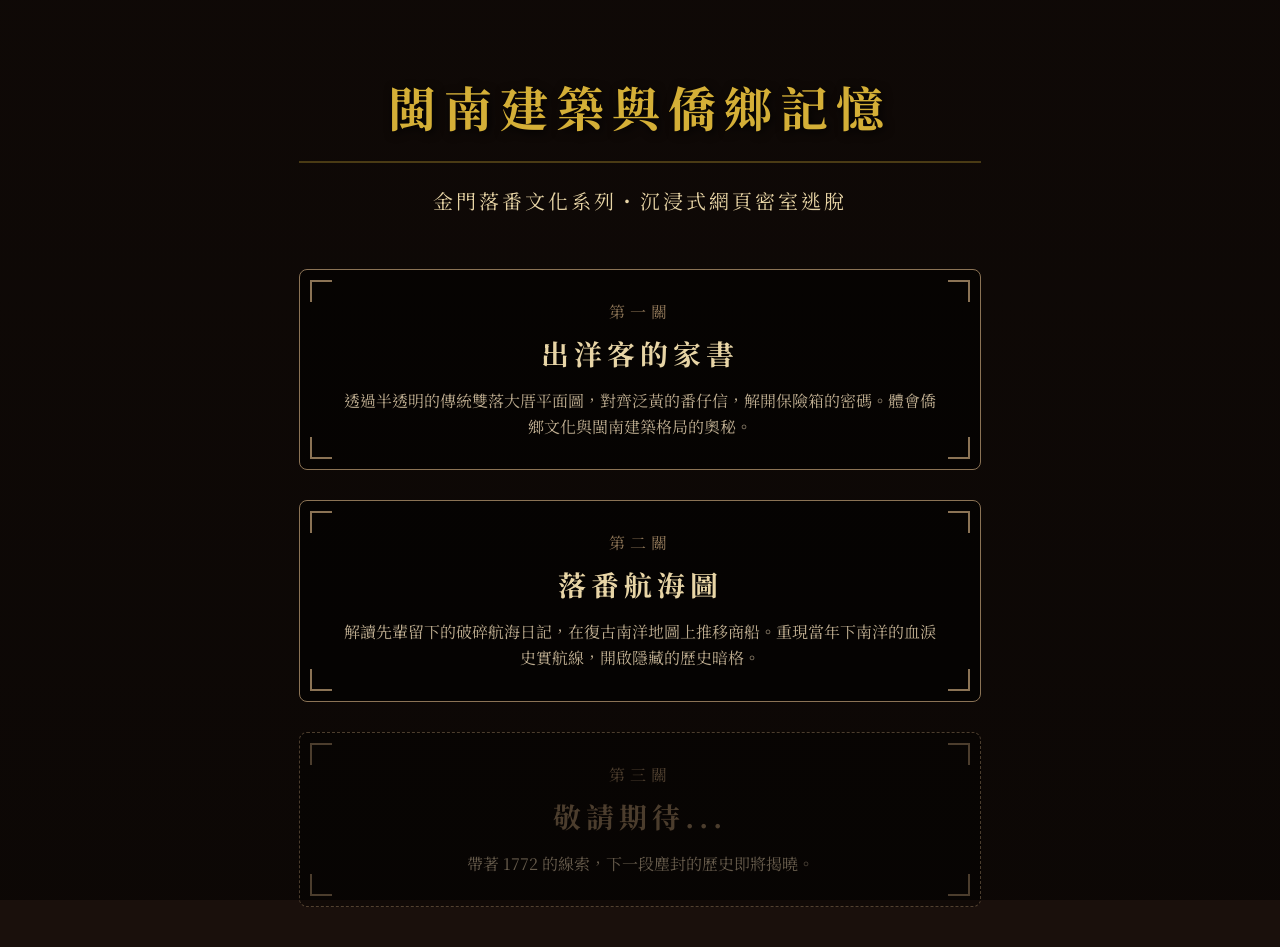
==== index.html @ c4b569e9 "Add files via upload" ====
<!DOCTYPE html>
<html lang="zh-TW">
<head>
  <meta charset="UTF-8">
  <meta name="viewport" content="width=device-width, initial-scale=1.0">
  <title>閩南建築與僑鄉記憶：系列密室逃脫</title>
  <link href="https://fonts.googleapis.com/css2?family=Noto+Serif+TC:wght@400;700&display=swap" rel="stylesheet">
  <style>
    body {
      margin: 0;
      padding: 0;
      background-color: #1a100c;
      background-image: linear-gradient(rgba(10, 6, 4, 0.7), rgba(10, 6, 4, 0.85)), url('bg_minnan_brick.png');
      background-size: cover;
      background-position: center;
      background-attachment: fixed;
      color: #d4c4a8;
      font-family: 'Noto Serif TC', serif;
      min-height: 100vh;
      display: flex;
      flex-direction: column;
      align-items: center;
      justify-content: center;
    }

    .container {
      max-width: 900px;
      padding: 40px;
      text-align: center;
    }

    h1 {
      font-size: 48px;
      color: #d4af37;
      text-shadow: 2px 2px 10px rgba(0,0,0,0.9);
      letter-spacing: 8px;
      margin-bottom: 20px;
      border-bottom: 2px solid rgba(212, 175, 55, 0.3);
      padding-bottom: 20px;
    }

    p.subtitle {
      font-size: 20px;
      line-height: 1.8;
      color: #e8d5a6;
      margin-bottom: 50px;
      letter-spacing: 3px;
    }

    .level-grid {
      display: flex;
      flex-direction: column;
      gap: 30px;
      align-items: center;
    }

    .level-card {
      background: rgba(0, 0, 0, 0.6);
      border: 1px solid #8b7355;
      border-radius: 8px;
      padding: 30px 40px;
      width: 100%;
      max-width: 600px;
      text-decoration: none;
      color: #d4c4a8;
      transition: all 0.3s ease;
      position: relative;
      overflow: hidden;
      display: flex;
      flex-direction: column;
      align-items: center;
    }

    .level-card::before {
      content: '';
      position: absolute;
      top: 0; left: 0; right: 0; bottom: 0;
      background: linear-gradient(45deg, transparent, rgba(212, 175, 55, 0.1), transparent);
      transform: translateX(-100%);
      transition: transform 0.6s ease;
    }

    .level-card:hover {
      background: rgba(0, 0, 0, 0.8);
      border-color: #d4af37;
      box-shadow: 0 0 20px rgba(212, 175, 55, 0.2);
      transform: translateY(-5px);
    }

    .level-card:hover::before {
      transform: translateX(100%);
    }

    .level-number {
      font-size: 16px;
      color: #8b7355;
      letter-spacing: 5px;
      margin-bottom: 10px;
    }

    .level-title {
      font-size: 28px;
      color: #e8d5a6;
      margin: 0 0 15px 0;
      letter-spacing: 5px;
    }

    .level-desc {
      font-size: 16px;
      line-height: 1.6;
      color: #bfae91;
      margin: 0;
    }

    .level-card.locked {
      opacity: 0.5;
      pointer-events: none;
      border-style: dashed;
    }
    
    .level-card.locked .level-title {
      color: #8b7355;
    }

    /* Decorative corners */
    .corner {
      position: absolute;
      width: 20px;
      height: 20px;
      border-color: #8b7355;
      border-style: solid;
      transition: border-color 0.3s ease;
    }
    .top-left { top: 10px; left: 10px; border-width: 2px 0 0 2px; }
    .top-right { top: 10px; right: 10px; border-width: 2px 2px 0 0; }
    .bottom-left { bottom: 10px; left: 10px; border-width: 0 0 2px 2px; }
    .bottom-right { bottom: 10px; right: 10px; border-width: 0 2px 2px 0; }
    
    .level-card:hover .corner {
      border-color: #d4af37;
    }
  </style>
</head>
<body>

  <div class="container">
    <h1>閩南建築與僑鄉記憶</h1>
    <p class="subtitle">金門落番文化系列・沉浸式網頁密室逃脫</p>

    <div class="level-grid">
      
      <!-- Level 1 -->
      <a href="kinmen_escape_puzzle.html" class="level-card">
        <div class="corner top-left"></div>
        <div class="corner top-right"></div>
        <div class="corner bottom-left"></div>
        <div class="corner bottom-right"></div>
        <div class="level-number">第一關</div>
        <h2 class="level-title">出洋客的家書</h2>
        <p class="level-desc">透過半透明的傳統雙落大厝平面圖，對齊泛黃的番仔信，解開保險箱的密碼。體會僑鄉文化與閩南建築格局的奧秘。</p>
      </a>

      <!-- Level 2 -->
      <a href="kinmen_escape_puzzle_2.html" class="level-card">
        <div class="corner top-left"></div>
        <div class="corner top-right"></div>
        <div class="corner bottom-left"></div>
        <div class="corner bottom-right"></div>
        <div class="level-number">第二關</div>
        <h2 class="level-title">落番航海圖</h2>
        <p class="level-desc">解讀先輩留下的破碎航海日記，在復古南洋地圖上推移商船。重現當年下南洋的血淚史實航線，開啟隱藏的歷史暗格。</p>
      </a>

      <!-- Level 3 (Locked) -->
      <div class="level-card locked">
        <div class="corner top-left"></div>
        <div class="corner top-right"></div>
        <div class="corner bottom-left"></div>
        <div class="corner bottom-right"></div>
        <div class="level-number">第三關</div>
        <h2 class="level-title">敬請期待...</h2>
        <p class="level-desc">帶著 1772 的線索，下一段塵封的歷史即將揭曉。</p>
      </div>

    </div>
  </div>

</body>
</html>
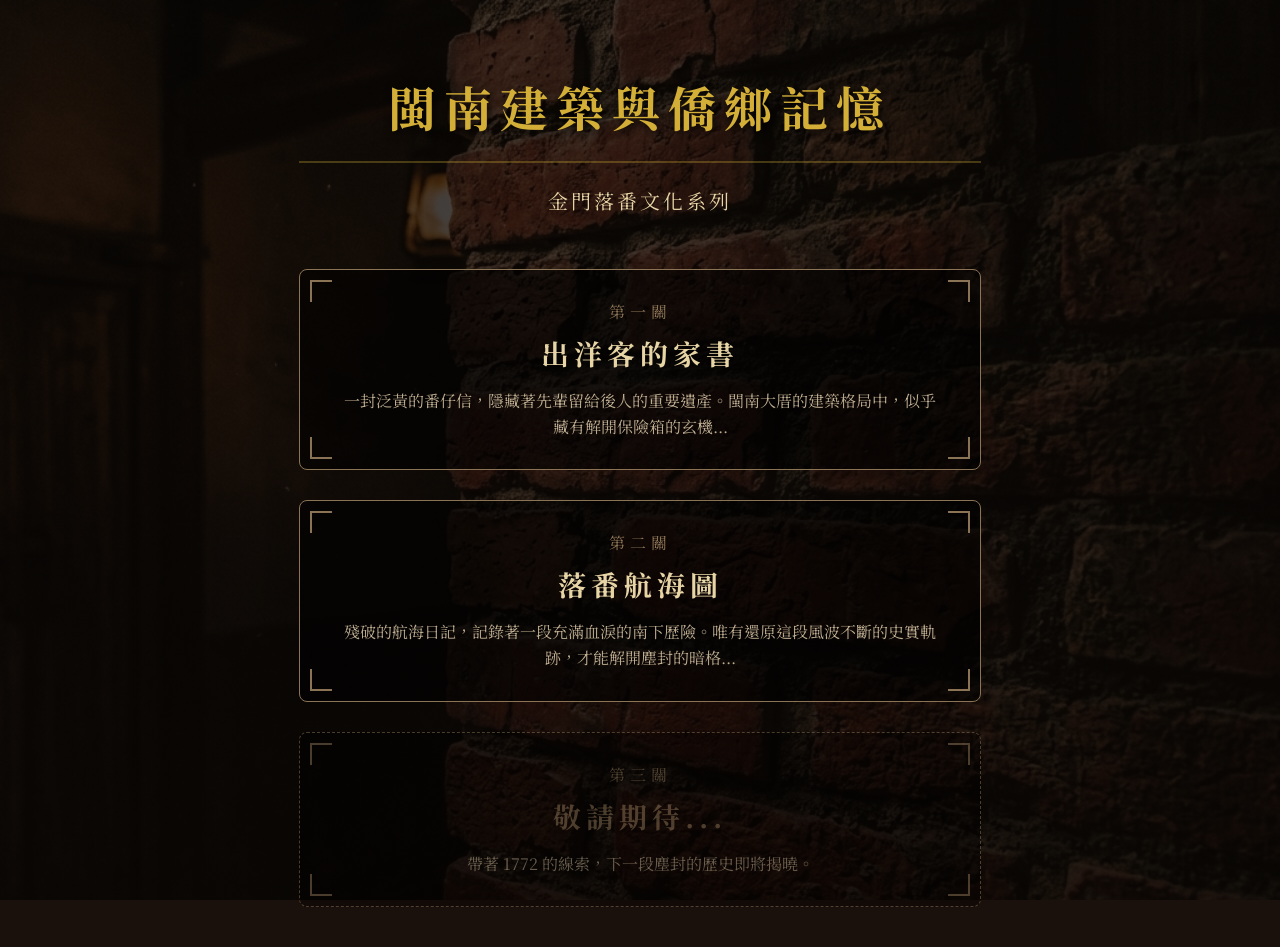
==== commit 1b0a1baa: "update1" ====
--- a/index.html
+++ b/index.html
@@ -139,13 +139,21 @@
     .level-card:hover .corner {
       border-color: #d4af37;
     }
+
+    @media (max-width: 768px) {
+      .container { padding: 20px; }
+      h1 { font-size: 32px; letter-spacing: 4px; margin-bottom: 10px; }
+      p.subtitle { font-size: 16px; margin-bottom: 30px; letter-spacing: 2px; }
+      .level-title { font-size: 24px; }
+      .level-card { padding: 20px 25px; }
+    }
   </style>
 </head>
 <body>
 
   <div class="container">
     <h1>閩南建築與僑鄉記憶</h1>
-    <p class="subtitle">金門落番文化系列・沉浸式網頁密室逃脫</p>
+    <p class="subtitle">金門落番文化系列</p>
 
     <div class="level-grid">
       
@@ -157,7 +165,7 @@
         <div class="corner bottom-right"></div>
         <div class="level-number">第一關</div>
         <h2 class="level-title">出洋客的家書</h2>
-        <p class="level-desc">透過半透明的傳統雙落大厝平面圖，對齊泛黃的番仔信，解開保險箱的密碼。體會僑鄉文化與閩南建築格局的奧秘。</p>
+        <p class="level-desc">一封泛黃的番仔信，隱藏著先輩留給後人的重要遺產。閩南大厝的建築格局中，似乎藏有解開保險箱的玄機...</p>
       </a>
 
       <!-- Level 2 -->
@@ -168,7 +176,7 @@
         <div class="corner bottom-right"></div>
         <div class="level-number">第二關</div>
         <h2 class="level-title">落番航海圖</h2>
-        <p class="level-desc">解讀先輩留下的破碎航海日記，在復古南洋地圖上推移商船。重現當年下南洋的血淚史實航線，開啟隱藏的歷史暗格。</p>
+        <p class="level-desc">殘破的航海日記，記錄著一段充滿血淚的南下歷險。唯有還原這段風波不斷的史實軌跡，才能解開塵封的暗格...</p>
       </a>
 
       <!-- Level 3 (Locked) -->
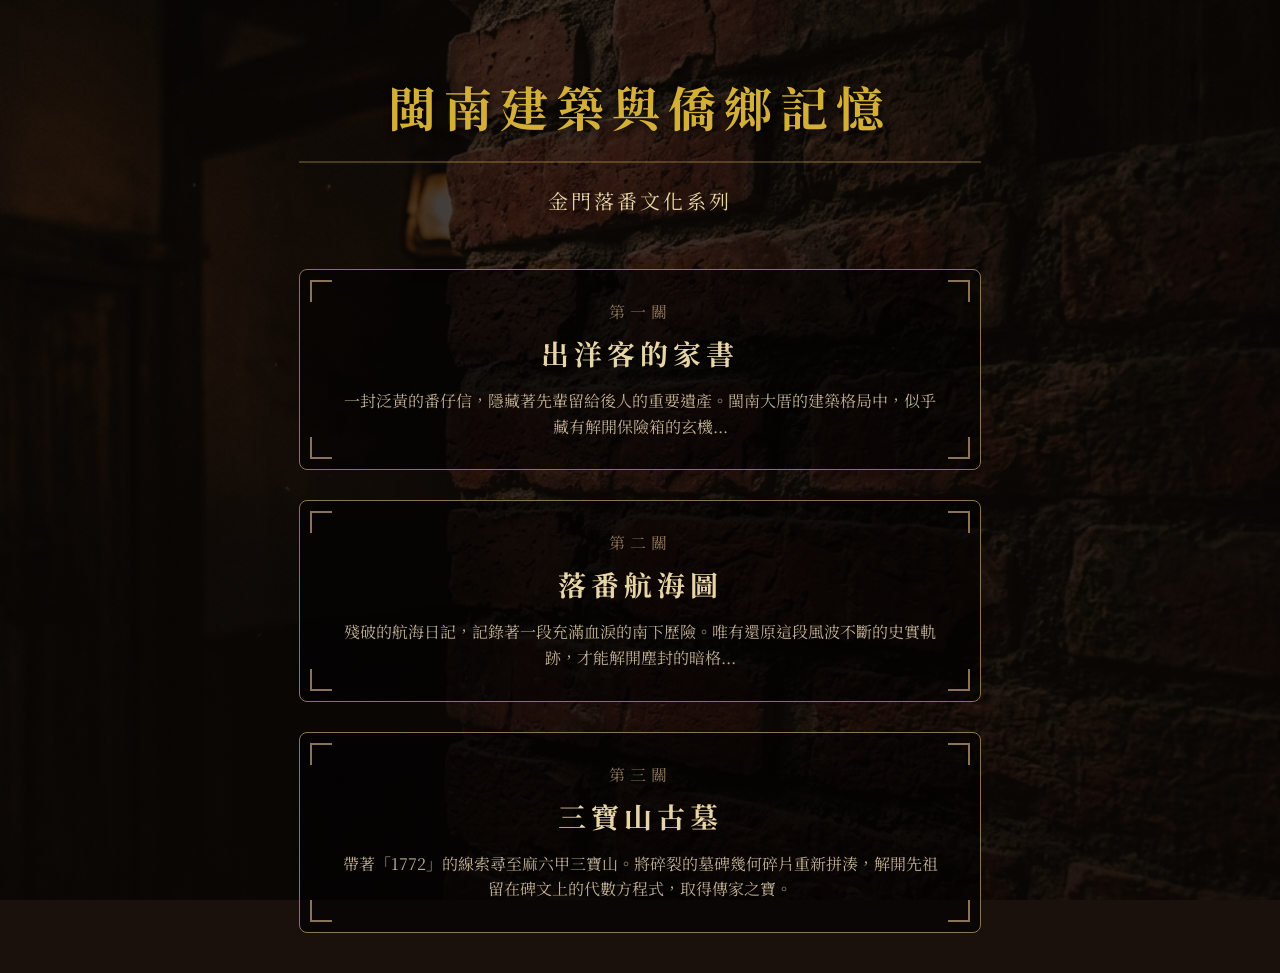
==== commit 605e68b9: "update2" ====
--- a/index.html
+++ b/index.html
@@ -179,16 +179,16 @@
         <p class="level-desc">殘破的航海日記，記錄著一段充滿血淚的南下歷險。唯有還原這段風波不斷的史實軌跡，才能解開塵封的暗格...</p>
       </a>
 
-      <!-- Level 3 (Locked) -->
-      <div class="level-card locked">
+      <!-- Level 3 -->
+      <a href="kinmen_escape_puzzle_3.html" class="level-card">
         <div class="corner top-left"></div>
         <div class="corner top-right"></div>
         <div class="corner bottom-left"></div>
         <div class="corner bottom-right"></div>
         <div class="level-number">第三關</div>
-        <h2 class="level-title">敬請期待...</h2>
-        <p class="level-desc">帶著 1772 的線索，下一段塵封的歷史即將揭曉。</p>
-      </div>
+        <h2 class="level-title">三寶山古墓</h2>
+        <p class="level-desc">帶著「1772」的線索尋至麻六甲三寶山。將碎裂的墓碑幾何碎片重新拼湊，解開先祖留在碑文上的代數方程式，取得傳家之寶。</p>
+      </a>
 
     </div>
   </div>
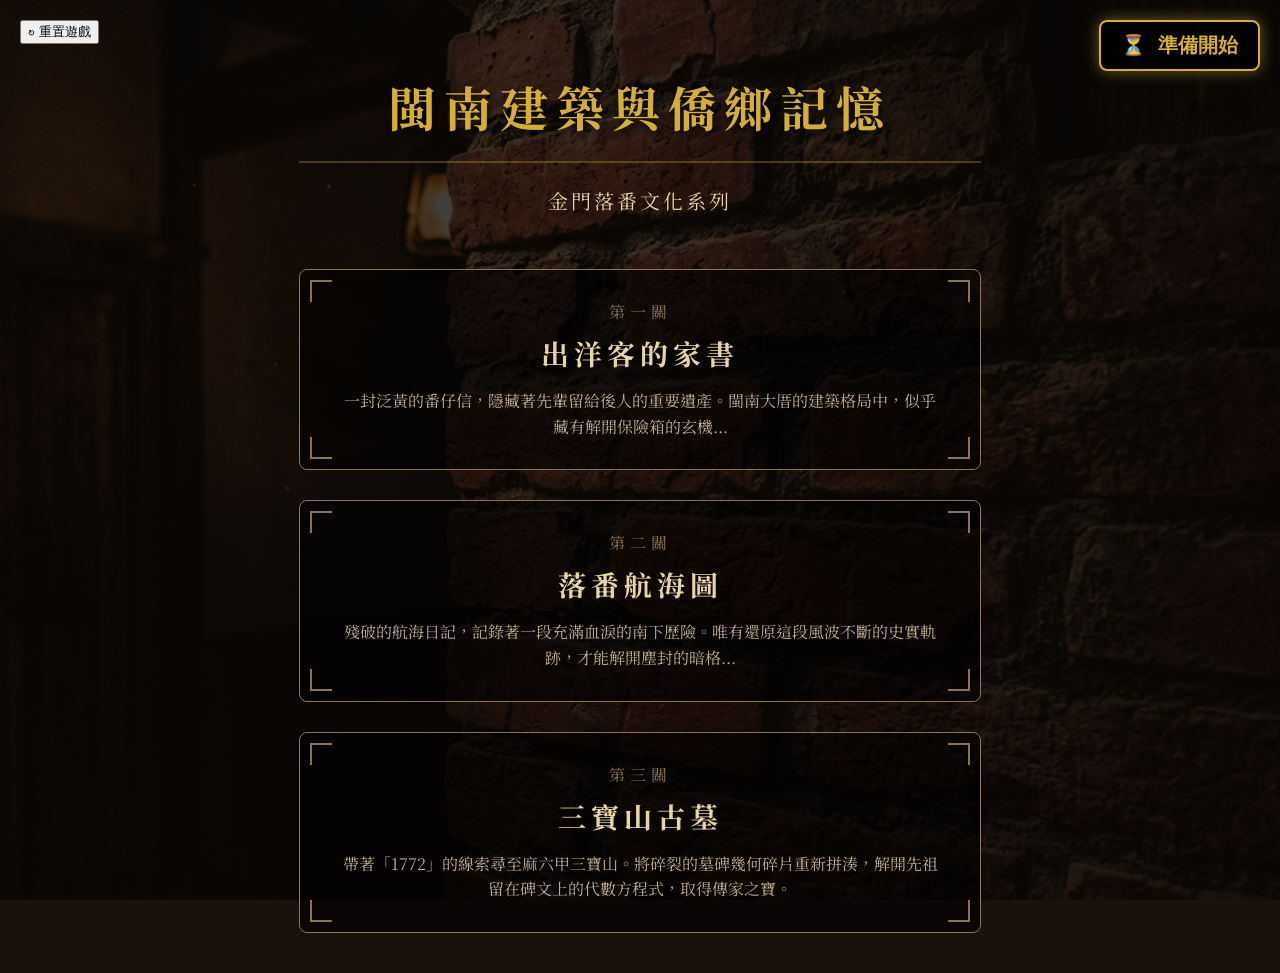
==== commit 45f7b170: "0430pass" ====
--- a/index.html
+++ b/index.html
@@ -152,6 +152,7 @@
 <body>
 
   <div class="container">
+    <button class="btn-home" style="position: absolute; top: 20px; left: 20px; z-index: 100;" onclick="teacherResetGame()">↻ 重置遊戲</button>
     <h1>閩南建築與僑鄉記憶</h1>
     <p class="subtitle">金門落番文化系列</p>
 
@@ -193,5 +194,6 @@
     </div>
   </div>
 
+  <script src="timer.js"></script>
 </body>
 </html>
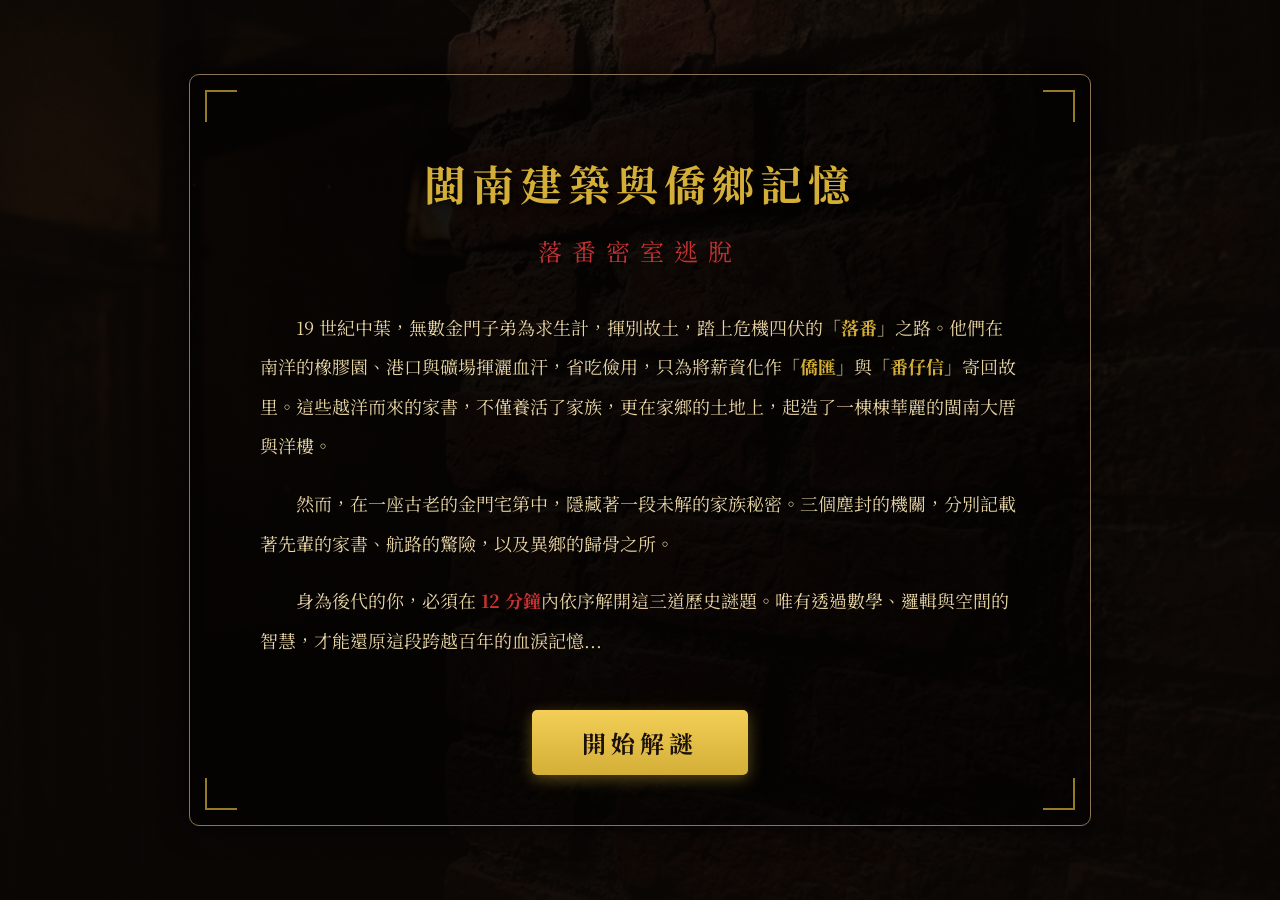
==== commit c46829da: "0506-4" ====
--- a/index.html
+++ b/index.html
@@ -3,14 +3,14 @@
 <head>
   <meta charset="UTF-8">
   <meta name="viewport" content="width=device-width, initial-scale=1.0">
-  <title>閩南建築與僑鄉記憶：系列密室逃脫</title>
+  <title>閩南建築與僑鄉記憶：落番密室逃脫</title>
   <link href="https://fonts.googleapis.com/css2?family=Noto+Serif+TC:wght@400;700&display=swap" rel="stylesheet">
   <style>
     body {
       margin: 0;
       padding: 0;
       background-color: #1a100c;
-      background-image: linear-gradient(rgba(10, 6, 4, 0.7), rgba(10, 6, 4, 0.85)), url('bg_minnan_brick.png');
+      background-image: linear-gradient(rgba(10, 6, 4, 0.8), rgba(10, 6, 4, 0.95)), url('bg_minnan_brick.png');
       background-size: cover;
       background-position: center;
       background-attachment: fixed;
@@ -24,176 +24,118 @@
     }
 
     .container {
-      max-width: 900px;
-      padding: 40px;
+      max-width: 800px;
+      padding: 50px;
       text-align: center;
-    }
-
-    h1 {
-      font-size: 48px;
-      color: #d4af37;
-      text-shadow: 2px 2px 10px rgba(0,0,0,0.9);
-      letter-spacing: 8px;
-      margin-bottom: 20px;
-      border-bottom: 2px solid rgba(212, 175, 55, 0.3);
-      padding-bottom: 20px;
-    }
-
-    p.subtitle {
-      font-size: 20px;
-      line-height: 1.8;
-      color: #e8d5a6;
-      margin-bottom: 50px;
-      letter-spacing: 3px;
-    }
-
-    .level-grid {
-      display: flex;
-      flex-direction: column;
-      gap: 30px;
-      align-items: center;
-    }
-
-    .level-card {
-      background: rgba(0, 0, 0, 0.6);
+      background: rgba(0, 0, 0, 0.5);
       border: 1px solid #8b7355;
-      border-radius: 8px;
-      padding: 30px 40px;
-      width: 100%;
-      max-width: 600px;
-      text-decoration: none;
-      color: #d4c4a8;
-      transition: all 0.3s ease;
+      border-radius: 10px;
+      box-shadow: 0 0 30px rgba(0,0,0,0.8);
       position: relative;
-      overflow: hidden;
-      display: flex;
-      flex-direction: column;
-      align-items: center;
-    }
-
-    .level-card::before {
-      content: '';
-      position: absolute;
-      top: 0; left: 0; right: 0; bottom: 0;
-      background: linear-gradient(45deg, transparent, rgba(212, 175, 55, 0.1), transparent);
-      transform: translateX(-100%);
-      transition: transform 0.6s ease;
-    }
-
-    .level-card:hover {
-      background: rgba(0, 0, 0, 0.8);
-      border-color: #d4af37;
-      box-shadow: 0 0 20px rgba(212, 175, 55, 0.2);
-      transform: translateY(-5px);
-    }
-
-    .level-card:hover::before {
-      transform: translateX(100%);
-    }
-
-    .level-number {
-      font-size: 16px;
-      color: #8b7355;
-      letter-spacing: 5px;
-      margin-bottom: 10px;
-    }
-
-    .level-title {
-      font-size: 28px;
-      color: #e8d5a6;
-      margin: 0 0 15px 0;
-      letter-spacing: 5px;
-    }
-
-    .level-desc {
-      font-size: 16px;
-      line-height: 1.6;
-      color: #bfae91;
-      margin: 0;
-    }
-
-    .level-card.locked {
-      opacity: 0.5;
-      pointer-events: none;
-      border-style: dashed;
-    }
-    
-    .level-card.locked .level-title {
-      color: #8b7355;
     }
 
     /* Decorative corners */
     .corner {
       position: absolute;
-      width: 20px;
-      height: 20px;
-      border-color: #8b7355;
+      width: 30px;
+      height: 30px;
+      border-color: #d4af37;
       border-style: solid;
-      transition: border-color 0.3s ease;
+      opacity: 0.7;
     }
-    .top-left { top: 10px; left: 10px; border-width: 2px 0 0 2px; }
-    .top-right { top: 10px; right: 10px; border-width: 2px 2px 0 0; }
-    .bottom-left { bottom: 10px; left: 10px; border-width: 0 0 2px 2px; }
-    .bottom-right { bottom: 10px; right: 10px; border-width: 0 2px 2px 0; }
-    
-    .level-card:hover .corner {
-      border-color: #d4af37;
+    .top-left { top: 15px; left: 15px; border-width: 2px 0 0 2px; }
+    .top-right { top: 15px; right: 15px; border-width: 2px 2px 0 0; }
+    .bottom-left { bottom: 15px; left: 15px; border-width: 0 0 2px 2px; }
+    .bottom-right { bottom: 15px; right: 15px; border-width: 0 2px 2px 0; }
+
+    h1 {
+      font-size: 42px;
+      color: #d4af37;
+      text-shadow: 2px 2px 10px rgba(0,0,0,0.9);
+      letter-spacing: 6px;
+      margin-bottom: 10px;
+    }
+
+    h2 {
+      font-size: 24px;
+      color: #c83232;
+      letter-spacing: 10px;
+      margin-bottom: 40px;
+      font-weight: normal;
+    }
+
+    .story-content {
+      font-size: 18px;
+      line-height: 2.2;
+      color: #e8d5a6;
+      text-align: left;
+      margin-bottom: 50px;
+      padding: 0 20px;
+      text-indent: 2em;
+    }
+
+    .highlight {
+      color: #d4af37;
+      font-weight: bold;
+    }
+
+    .btn-start {
+      display: inline-block;
+      padding: 15px 50px;
+      font-size: 24px;
+      color: #1a100c;
+      background: linear-gradient(to bottom, #f4cf57, #d4af37);
+      border: none;
+      border-radius: 5px;
+      cursor: pointer;
+      text-decoration: none;
+      font-family: 'Noto Serif TC', serif;
+      font-weight: bold;
+      letter-spacing: 5px;
+      box-shadow: 0 4px 15px rgba(212, 175, 55, 0.4);
+      transition: all 0.3s ease;
+    }
+
+    .btn-start:hover {
+      transform: translateY(-3px);
+      box-shadow: 0 6px 20px rgba(212, 175, 55, 0.6);
+      background: linear-gradient(to bottom, #ffe066, #e6bc3c);
+    }
+
+    .btn-start:active {
+      transform: translateY(1px);
     }
 
     @media (max-width: 768px) {
-      .container { padding: 20px; }
-      h1 { font-size: 32px; letter-spacing: 4px; margin-bottom: 10px; }
-      p.subtitle { font-size: 16px; margin-bottom: 30px; letter-spacing: 2px; }
-      .level-title { font-size: 24px; }
-      .level-card { padding: 20px 25px; }
+      .container { padding: 30px 20px; margin: 20px; }
+      h1 { font-size: 28px; letter-spacing: 2px; }
+      h2 { font-size: 18px; letter-spacing: 4px; margin-bottom: 30px; }
+      .story-content { font-size: 16px; padding: 0; }
+      .btn-start { font-size: 20px; padding: 12px 40px; }
     }
   </style>
 </head>
 <body>
 
   <div class="container">
-    <button class="btn-home" style="position: absolute; top: 20px; left: 20px; z-index: 100;" onclick="teacherResetGame()">↻ 重置遊戲</button>
+    <div class="corner top-left"></div>
+    <div class="corner top-right"></div>
+    <div class="corner bottom-left"></div>
+    <div class="corner bottom-right"></div>
+
     <h1>閩南建築與僑鄉記憶</h1>
-    <p class="subtitle">金門落番文化系列</p>
+    <h2>落番密室逃脫</h2>
 
-    <div class="level-grid">
+    <div class="story-content">
+      <p>19 世紀中葉，無數金門子弟為求生計，揮別故土，踏上危機四伏的「<span class="highlight">落番</span>」之路。他們在南洋的橡膠園、港口與礦場揮灑血汗，省吃儉用，只為將薪資化作「<span class="highlight">僑匯</span>」與「<span class="highlight">番仔信</span>」寄回故里。這些越洋而來的家書，不僅養活了家族，更在家鄉的土地上，起造了一棟棟華麗的閩南大厝與洋樓。</p>
       
-      <!-- Level 1 -->
-      <a href="kinmen_escape_puzzle.html" class="level-card">
-        <div class="corner top-left"></div>
-        <div class="corner top-right"></div>
-        <div class="corner bottom-left"></div>
-        <div class="corner bottom-right"></div>
-        <div class="level-number">第一關</div>
-        <h2 class="level-title">出洋客的家書</h2>
-        <p class="level-desc">一封泛黃的番仔信，隱藏著先輩留給後人的重要遺產。閩南大厝的建築格局中，似乎藏有解開保險箱的玄機...</p>
-      </a>
+      <p>然而，在一座古老的金門宅第中，隱藏著一段未解的家族秘密。三個塵封的機關，分別記載著先輩的家書、航路的驚險，以及異鄉的歸骨之所。</p>
+      
+      <p>身為後代的你，必須在 <span class="highlight" style="color: #c83232;">12 分鐘</span>內依序解開這三道歷史謎題。唯有透過數學、邏輯與空間的智慧，才能還原這段跨越百年的血淚記憶...</p>
+    </div>
 
-      <!-- Level 2 -->
-      <a href="kinmen_escape_puzzle_2.html" class="level-card">
-        <div class="corner top-left"></div>
-        <div class="corner top-right"></div>
-        <div class="corner bottom-left"></div>
-        <div class="corner bottom-right"></div>
-        <div class="level-number">第二關</div>
-        <h2 class="level-title">落番航海圖</h2>
-        <p class="level-desc">殘破的航海日記，記錄著一段充滿血淚的南下歷險。唯有還原這段風波不斷的史實軌跡，才能解開塵封的暗格...</p>
-      </a>
-
-      <!-- Level 3 -->
-      <a href="kinmen_escape_puzzle_3.html" class="level-card">
-        <div class="corner top-left"></div>
-        <div class="corner top-right"></div>
-        <div class="corner bottom-left"></div>
-        <div class="corner bottom-right"></div>
-        <div class="level-number">第三關</div>
-        <h2 class="level-title">三寶山古墓</h2>
-        <p class="level-desc">帶著「1772」的線索尋至麻六甲三寶山。將碎裂的墓碑幾何碎片重新拼湊，解開先祖留在碑文上的代數方程式，取得傳家之寶。</p>
-      </a>
-
-    </div>
+    <a href="levels.html" class="btn-start">開始解謎</a>
   </div>
 
-  <script src="timer.js"></script>
 </body>
 </html>
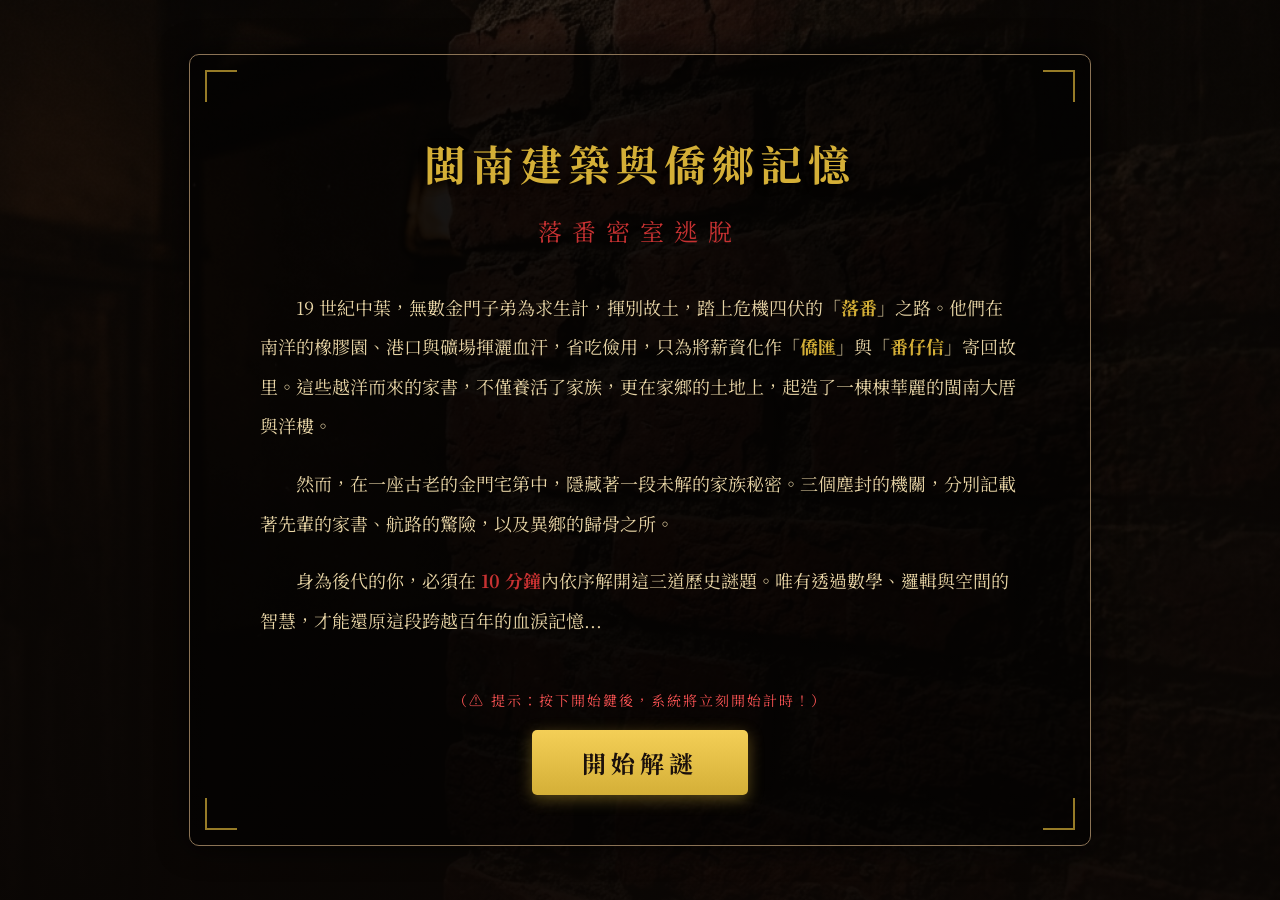
==== commit c16d8b22: "0507" ====
--- a/index.html
+++ b/index.html
@@ -131,10 +131,11 @@
       
       <p>然而，在一座古老的金門宅第中，隱藏著一段未解的家族秘密。三個塵封的機關，分別記載著先輩的家書、航路的驚險，以及異鄉的歸骨之所。</p>
       
-      <p>身為後代的你，必須在 <span class="highlight" style="color: #c83232;">12 分鐘</span>內依序解開這三道歷史謎題。唯有透過數學、邏輯與空間的智慧，才能還原這段跨越百年的血淚記憶...</p>
+      <p>身為後代的你，必須在 <span class="highlight" style="color: #c83232;">10 分鐘</span>內依序解開這三道歷史謎題。唯有透過數學、邏輯與空間的智慧，才能還原這段跨越百年的血淚記憶...</p>
     </div>
 
-    <a href="levels.html" class="btn-start">開始解謎</a>
+    <p style="color: #ff5555; font-size: 14px; margin-bottom: 20px; letter-spacing: 2px;">（⚠️ 提示：按下開始鍵後，系統將立刻開始計時！）</p>
+    <a href="levels.html" class="btn-start" onclick="localStorage.setItem('gameStartTime', Date.now());">開始解謎</a>
   </div>
 
 </body>
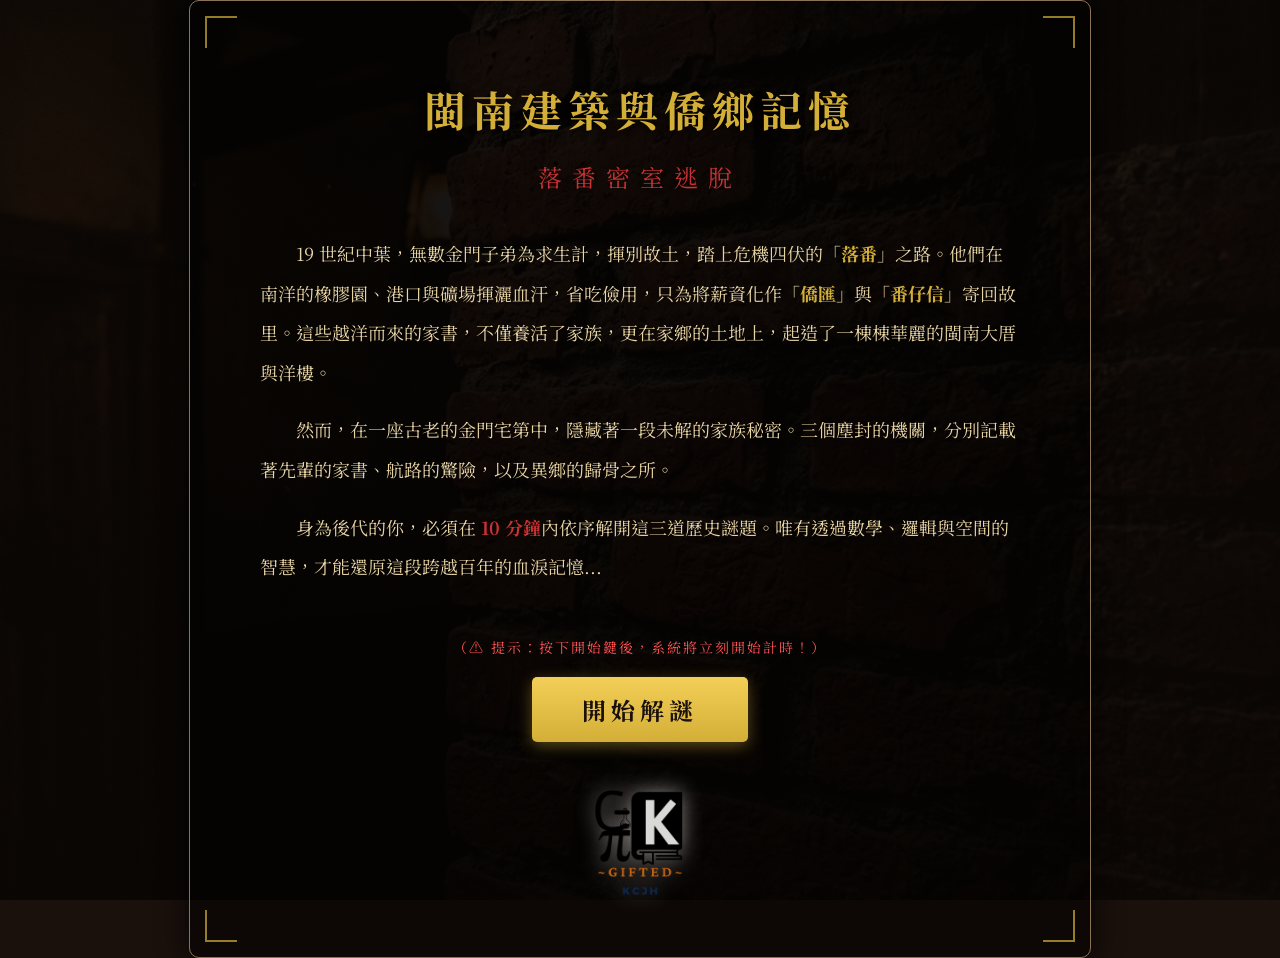
==== commit 88ae46eb: "051302" ====
--- a/index.html
+++ b/index.html
@@ -106,6 +106,25 @@
       transform: translateY(1px);
     }
 
+    .logo-container {
+      margin-top: 40px;
+      text-align: center;
+    }
+    
+    .class-logo {
+      width: 120px;
+      opacity: 0.85;
+      /* The background is dark, so we add a subtle white glow to make the black parts of the logo visible without changing its original colors */
+      filter: drop-shadow(0 0 10px rgba(255, 255, 255, 0.6));
+      transition: all 0.3s ease;
+    }
+
+    .class-logo:hover {
+      opacity: 1;
+      transform: scale(1.05);
+      filter: drop-shadow(0 0 15px rgba(255, 255, 255, 0.9));
+    }
+
     @media (max-width: 768px) {
       .container { padding: 30px 20px; margin: 20px; }
       h1 { font-size: 28px; letter-spacing: 2px; }
@@ -136,6 +155,10 @@
 
     <p style="color: #ff5555; font-size: 14px; margin-bottom: 20px; letter-spacing: 2px;">（⚠️ 提示：按下開始鍵後，系統將立刻開始計時！）</p>
     <a href="levels.html" class="btn-start" onclick="localStorage.setItem('gameStartTime', Date.now());">開始解謎</a>
+
+    <div class="logo-container">
+      <img src="logo.png" alt="KCJH Gifted" class="class-logo">
+    </div>
   </div>
 
 </body>
